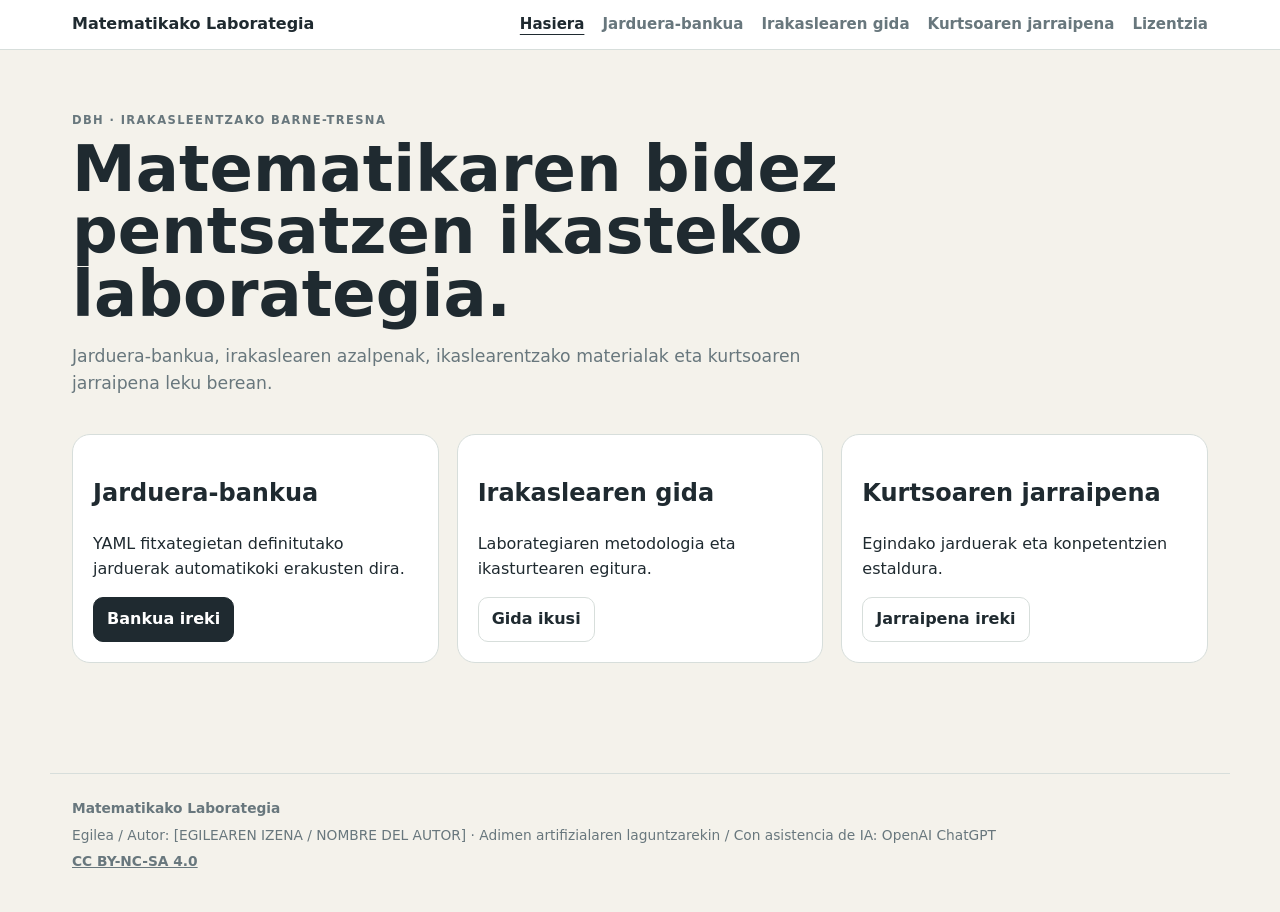
==== index.html @ a8b11861 "Proiektua bere tokira mugitzen" ====
<!doctype html><html lang="eu"><head><meta charset="utf-8"><meta name="viewport" content="width=device-width,initial-scale=1">
<title>Matematikako Laborategia</title><link rel="stylesheet" href="css/style.css"></head><body>
<div id="siteNav"></div><main>
<section class="hero"><div class="eyebrow">DBH · Irakasleentzako barne-tresna</div>
<h1>Matematikaren bidez pentsatzen ikasteko laborategia.</h1>
<p>Jarduera-bankua, irakaslearen azalpenak, ikaslearentzako materialak eta kurtsoaren jarraipena leku berean.</p></section>
<div class="grid"><div class="card span-4"><h2>Jarduera-bankua</h2><p>YAML fitxategietan definitutako jarduerak automatikoki erakusten dira.</p><a class="button" href="bankua.html">Bankua ireki</a></div>
<div class="card span-4"><h2>Irakaslearen gida</h2><p>Laborategiaren metodologia eta ikasturtearen egitura.</p><a class="button secondary" href="gida.html">Gida ikusi</a></div>
<div class="card span-4"><h2>Kurtsoaren jarraipena</h2><p>Egindako jarduerak eta konpetentzien estaldura.</p><a class="button secondary" href="jarraipena.html">Jarraipena ireki</a></div></div></main><div id="siteFooter"></div>
<script src="data/actividades.js"></script><script src="js/app.js"></script>
<script>initShell("home");</script></body></html>
---- css/style.css ----
:root{
  --bg:#f4f2eb; --panel:#fff; --ink:#1f2a30; --muted:#68777d; --line:#d7dedb;
  --accent:#425f57; --accent-soft:#dde7e3; --warm:#eee2ca; --bad:#ecd6d2; --max:1180px;
}
*{box-sizing:border-box}
body{margin:0;font-family:Inter,ui-sans-serif,system-ui,-apple-system,"Segoe UI",sans-serif;background:var(--bg);color:var(--ink);line-height:1.55}
a{color:inherit}.topbar{position:sticky;top:0;z-index:10;background:rgba(255,255,255,.96);backdrop-filter:blur(10px);border-bottom:1px solid var(--line)}
.nav{max-width:var(--max);margin:auto;padding:12px 22px;display:flex;align-items:center;gap:18px;flex-wrap:wrap}
.brand{font-weight:800;margin-right:auto;text-decoration:none}.nav a:not(.brand){text-decoration:none;color:var(--muted);font-weight:650;font-size:.94rem}
main{max-width:var(--max);margin:0 auto;padding:34px 22px 70px}.eyebrow{text-transform:uppercase;letter-spacing:.12em;font-size:.72rem;font-weight:800;color:var(--muted)}
.hero{padding:28px 0 20px}.hero h1{font-size:clamp(2.2rem,5vw,4.6rem);line-height:.98;margin:8px 0 16px;max-width:900px}.hero p{max-width:760px;font-size:1.08rem;color:var(--muted)}
.grid{display:grid;grid-template-columns:repeat(12,1fr);gap:18px}.card{background:var(--panel);border:1px solid var(--line);border-radius:18px;padding:20px}
.span-4{grid-column:span 4}.span-8{grid-column:span 8}.span-12{grid-column:span 12}
@media(max-width:800px){.span-4,.span-8{grid-column:span 12}}
.pills{display:flex;gap:8px;flex-wrap:wrap}.pill{border:1px solid var(--line);border-radius:999px;padding:5px 10px;font-size:.78rem;font-weight:700;background:#fff}.pill.type{background:var(--accent-soft)}
.filters{display:flex;gap:10px;flex-wrap:wrap;margin:20px 0}.filters button{border:1px solid var(--line);background:white;border-radius:999px;padding:8px 13px;cursor:pointer;font-weight:700}.filters button.active{background:var(--ink);color:white}
.activity-card h3{font-size:1.25rem;margin:10px 0 6px}.activity-card p{color:var(--muted)}
.button{display:inline-flex;align-items:center;justify-content:center;text-decoration:none;border:1px solid var(--ink);border-radius:10px;padding:9px 13px;font-weight:750;background:var(--ink);color:white;cursor:pointer}.button.secondary{background:white;color:var(--ink);border-color:var(--line)}
.page-head{display:flex;gap:16px;align-items:end;justify-content:space-between;flex-wrap:wrap;padding:12px 0 24px}.page-head h1{font-size:clamp(2rem,4vw,3.4rem);margin:4px 0 0}
.tabs{display:flex;gap:8px;flex-wrap:wrap;border-bottom:1px solid var(--line);padding-bottom:10px;margin-bottom:22px}.tabs button{border:0;background:transparent;padding:8px 11px;border-radius:8px;font-weight:750;color:var(--muted);cursor:pointer}.tabs button.active{background:var(--accent-soft);color:var(--ink)}
.tabpane{display:none}.tabpane.active{display:block}.section{margin:28px 0}
table{width:100%;border-collapse:collapse;background:white}th,td{padding:10px;border-bottom:1px solid var(--line);text-align:left;vertical-align:top}th{background:#eef2f0;font-size:.88rem}
.callout{background:var(--warm);border-radius:14px;padding:16px}.figure{background:white;border:1px solid var(--line);border-radius:16px;padding:16px;text-align:center}.figure img{max-width:520px;width:100%;height:auto}
.print-sheet{background:white;border:1px solid #cfd3d1;border-radius:4px;padding:28px;max-width:760px;margin:auto;color:#1d2326}.print-sheet .line{height:54px;border-bottom:1px solid #aeb6b3;margin-bottom:18px}
.metrics{display:grid;grid-template-columns:repeat(4,1fr);gap:10px;margin:20px 0}.metric{background:#fff;border:1px solid var(--line);border-radius:14px;padding:14px}.metric small{display:block;color:var(--muted);font-weight:700}.metric strong{font-size:1.6rem}
@media(max-width:700px){.metrics{grid-template-columns:1fr 1fr}}
.matrix-wrap{overflow:auto;border:1px solid var(--line);border-radius:14px}.matrix th:first-child,.matrix td:first-child{position:sticky;left:0;background:#fff;z-index:1;min-width:210px}.matrix th:first-child{background:#eef2f0}
.dot{display:inline-flex;gap:2px}.dot i{width:10px;height:10px;border-radius:50%;background:var(--accent);display:inline-block}.none{color:#b7c0bd}
.status{display:inline-block;border-radius:999px;padding:4px 8px;font-size:.78rem;font-weight:800}.ok{background:var(--accent-soft)}.mid{background:var(--warm)}.low{background:var(--bad)}
.note{background:#f1eee5;border-radius:12px;padding:12px;color:#5c625f}
.followup textarea,.followup input,.followup select{width:100%;font:inherit;border:1px solid var(--line);border-radius:10px;padding:10px;background:white}.followup textarea{min-height:100px}.followup label{display:block;font-weight:700;margin:14px 0 6px}
footer{max-width:var(--max);margin:auto;padding:25px 22px 45px;color:var(--muted);font-size:.86rem}
@media print{.topbar,.tabs,.no-print,footer{display:none!important}body{background:#fff}main{padding:0}.tabpane{display:none!important}.tabpane.student{display:block!important}.print-sheet{border:0;padding:0;max-width:none}}

.teacher-sheet{background:white;border:1px solid #cfd3d1;border-radius:10px;padding:24px;max-width:900px;margin:auto}
.teacher-sheet h2{margin-top:1.5rem}
.teacher-sheet h2:first-child{margin-top:0}
.teacher-sheet ul{padding-left:1.2rem}
.print-actions{display:flex;justify-content:flex-end;gap:10px;flex-wrap:wrap;margin-bottom:14px}
@media print{
  body.print-teacher .topbar, body.print-teacher .tabs, body.print-teacher .no-print, body.print-teacher footer{display:none!important}
  body.print-teacher main{padding:0}
  body.print-teacher .tabpane{display:none!important}
  body.print-teacher .tabpane.teacher{display:block!important}
  body.print-teacher .teacher-sheet{border:0;padding:0;max-width:none}
  body.print-student .topbar, body.print-student .tabs, body.print-student .no-print, body.print-student footer{display:none!important}
  body.print-student main{padding:0}
  body.print-student .tabpane{display:none!important}
  body.print-student .tabpane.student{display:block!important}
  body.print-student .print-sheet{border:0;padding:0;max-width:none}
}

.editorial{max-width:880px;margin:0 auto}.editorial p{font-size:1.04rem}.editorial .lead{font-size:1.18rem;color:#405057}.editorial h2{font-size:1.55rem;margin-top:34px}.editorial h3{font-size:1.15rem;margin-top:24px}.example{background:white;border:1px solid var(--line);border-radius:16px;padding:18px;margin:18px 0}.callout.idea{background:var(--accent-soft)}.callout.quote{background:white;border:1px solid var(--line);font-size:1.03rem}.math{font-family:ui-monospace,SFMono-Regular,Menlo,monospace;background:#f3f5f4;border-radius:8px;padding:2px 6px}


/* v0.6 stable additions */
.stable-banner{background:#e8eee9;border:1px solid var(--line);border-radius:14px;padding:12px 14px;margin:0 0 18px}
.bridge-frame{position:absolute;width:1px;height:1px;left:-10000px;top:-10000px;border:0}
.save-state{display:inline-block;margin-left:10px;color:var(--muted);font-weight:700}
.backup-row{display:flex;gap:10px;flex-wrap:wrap;align-items:center}
@media print{
  body.print-teacher .topbar,body.print-teacher .tabs,body.print-teacher .no-print,body.print-teacher footer{display:none!important}
  body.print-teacher main{padding:0}
  body.print-teacher .tabpane{display:none!important}
  body.print-teacher .tabpane.teacher{display:block!important}
  body.print-teacher .teacher-sheet{border:0;padding:0;max-width:none}
  body.print-student .topbar,body.print-student .tabs,body.print-student .no-print,body.print-student footer{display:none!important}
  body.print-student main{padding:0}
  body.print-student .tabpane{display:none!important}
  body.print-student .tabpane.student{display:block!important}
  body.print-student .print-sheet{border:0;padding:0;max-width:none}
}

.site-footer{max-width:1180px;margin:40px auto 0;padding:24px 22px 40px;border-top:1px solid var(--line);color:var(--muted);font-size:.86rem;display:grid;gap:5px}
.site-footer a{font-weight:750}
.nav a.active{color:var(--ink);text-decoration:underline;text-underline-offset:5px}
.activity-list{display:grid;grid-template-columns:repeat(3,1fr);gap:18px}
@media(max-width:900px){.activity-list{grid-template-columns:1fr 1fr}}@media(max-width:620px){.activity-list{grid-template-columns:1fr}}
.mini{border:1px solid var(--line);background:white;border-radius:8px;padding:5px 8px;cursor:pointer}
.save-state{margin-left:12px;color:var(--muted);font-weight:700}
@media print{
 body.print-teacher .topbar,body.print-teacher .tabs,body.print-teacher .no-print,body.print-teacher .site-footer{display:none!important}
 body.print-teacher main{padding:0}
 body.print-teacher .tabpane{display:none!important}
 body.print-teacher #teacher{display:block!important}
 body.print-student .topbar,body.print-student .tabs,body.print-student .no-print,body.print-student .site-footer{display:none!important}
 body.print-student main{padding:0}
 body.print-student .tabpane{display:none!important}
 body.print-student #student{display:block!important}
}
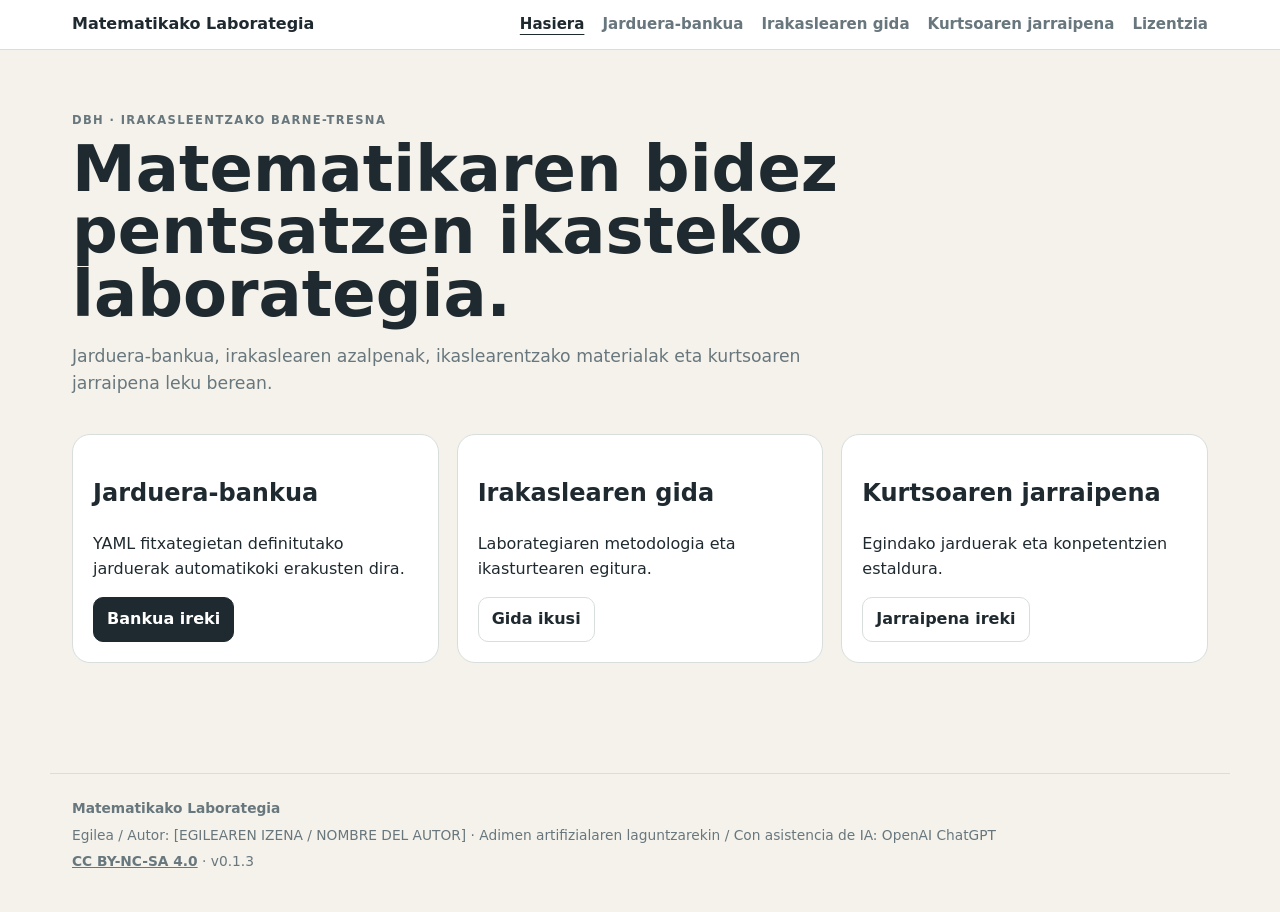
==== commit 290a88e7: "Fitxan formatuak hobetu" ====
--- a/index.html
+++ b/index.html
@@ -1,5 +1,5 @@
 <!doctype html><html lang="eu"><head><meta charset="utf-8"><meta name="viewport" content="width=device-width,initial-scale=1">
-<title>Matematikako Laborategia</title><link rel="stylesheet" href="css/style.css"></head><body>
+<title>Matematikako Laborategia</title><link rel="stylesheet" href="css/style.css?v=0.1.3"></head><body>
 <div id="siteNav"></div><main>
 <section class="hero"><div class="eyebrow">DBH · Irakasleentzako barne-tresna</div>
 <h1>Matematikaren bidez pentsatzen ikasteko laborategia.</h1>
@@ -7,5 +7,5 @@
 <div class="grid"><div class="card span-4"><h2>Jarduera-bankua</h2><p>YAML fitxategietan definitutako jarduerak automatikoki erakusten dira.</p><a class="button" href="bankua.html">Bankua ireki</a></div>
 <div class="card span-4"><h2>Irakaslearen gida</h2><p>Laborategiaren metodologia eta ikasturtearen egitura.</p><a class="button secondary" href="gida.html">Gida ikusi</a></div>
 <div class="card span-4"><h2>Kurtsoaren jarraipena</h2><p>Egindako jarduerak eta konpetentzien estaldura.</p><a class="button secondary" href="jarraipena.html">Jarraipena ireki</a></div></div></main><div id="siteFooter"></div>
-<script src="data/actividades.js"></script><script src="js/app.js"></script>
+<script src="data/actividades.js?v=0.1.3"></script><script src="js/app.js?v=0.1.3"></script>
 <script>initShell("home");</script></body></html>
--- a/css/style.css
+++ b/css/style.css
@@ -89,3 +89,12 @@
  body.print-student .tabpane{display:none!important}
  body.print-student #student{display:block!important}
 }
+
+.solution-figure{max-width:620px;margin:18px auto}.solution-figure img,.figure img{max-width:100%;height:auto;display:block;margin:auto}
+
+.summary-table-wrap{overflow-x:auto}
+.summary-table{width:100%;border-collapse:collapse;background:var(--card,#fff)}
+.summary-table th,.summary-table td{padding:12px 14px;border-bottom:1px solid rgba(0,0,0,.09);vertical-align:top;text-align:left}
+.summary-table th{white-space:nowrap;font-weight:700;width:1%}
+.summary-table td{min-width:150px}
+@media(max-width:720px){.summary-table th,.summary-table td{padding:9px 10px}.summary-table{font-size:.94rem}}
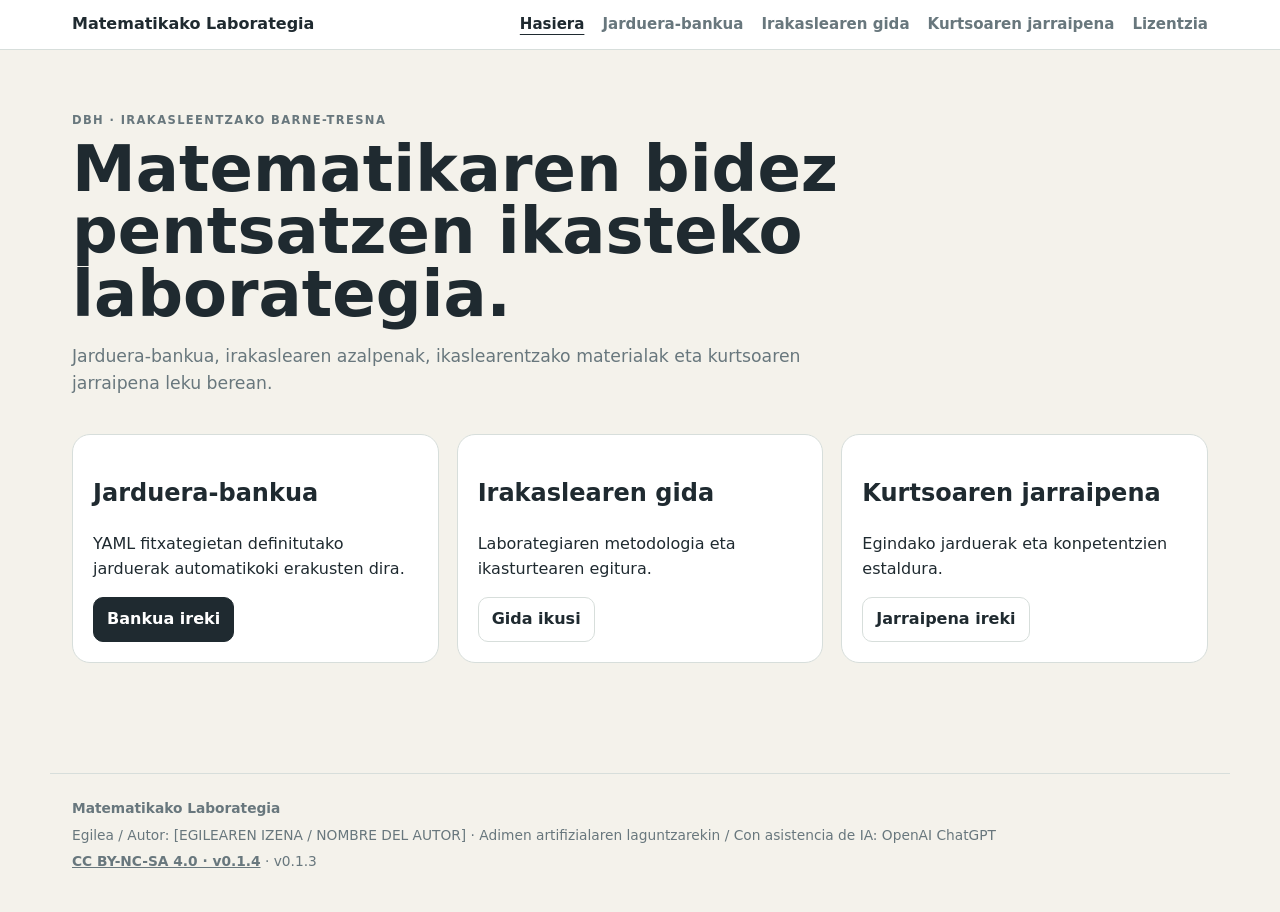
==== commit 8338c9b3: "5 jarduera berri gehituta, lehen bertsioan. Lizentzia eta bestelakoak konponduta" ====
--- a/index.html
+++ b/index.html
@@ -1,5 +1,5 @@
 <!doctype html><html lang="eu"><head><meta charset="utf-8"><meta name="viewport" content="width=device-width,initial-scale=1">
-<title>Matematikako Laborategia</title><link rel="stylesheet" href="css/style.css?v=0.1.3"></head><body>
+<title>Matematikako Laborategia</title><link rel="stylesheet" href="css/style.css"></head><body>
 <div id="siteNav"></div><main>
 <section class="hero"><div class="eyebrow">DBH · Irakasleentzako barne-tresna</div>
 <h1>Matematikaren bidez pentsatzen ikasteko laborategia.</h1>
@@ -7,5 +7,5 @@
 <div class="grid"><div class="card span-4"><h2>Jarduera-bankua</h2><p>YAML fitxategietan definitutako jarduerak automatikoki erakusten dira.</p><a class="button" href="bankua.html">Bankua ireki</a></div>
 <div class="card span-4"><h2>Irakaslearen gida</h2><p>Laborategiaren metodologia eta ikasturtearen egitura.</p><a class="button secondary" href="gida.html">Gida ikusi</a></div>
 <div class="card span-4"><h2>Kurtsoaren jarraipena</h2><p>Egindako jarduerak eta konpetentzien estaldura.</p><a class="button secondary" href="jarraipena.html">Jarraipena ireki</a></div></div></main><div id="siteFooter"></div>
-<script src="data/actividades.js?v=0.1.3"></script><script src="js/app.js?v=0.1.3"></script>
+<script src="data/actividades.js"></script><script src="js/app.js"></script>
 <script>initShell("home");</script></body></html>
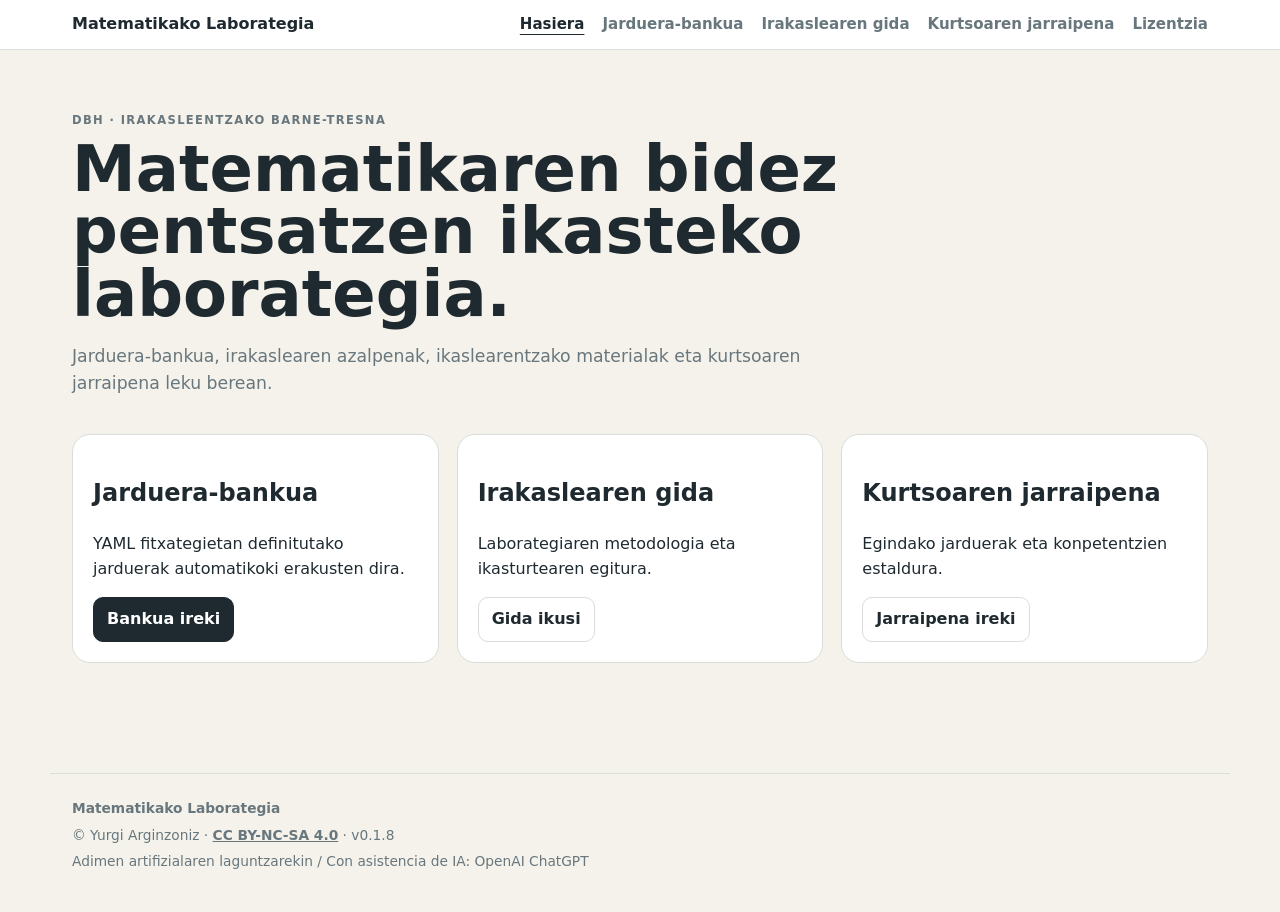
==== commit 66279601: "Jardueren bertsioak sartu eta konponketa batzuk" ====
--- a/index.html
+++ b/index.html
@@ -7,5 +7,5 @@
 <div class="grid"><div class="card span-4"><h2>Jarduera-bankua</h2><p>YAML fitxategietan definitutako jarduerak automatikoki erakusten dira.</p><a class="button" href="bankua.html">Bankua ireki</a></div>
 <div class="card span-4"><h2>Irakaslearen gida</h2><p>Laborategiaren metodologia eta ikasturtearen egitura.</p><a class="button secondary" href="gida.html">Gida ikusi</a></div>
 <div class="card span-4"><h2>Kurtsoaren jarraipena</h2><p>Egindako jarduerak eta konpetentzien estaldura.</p><a class="button secondary" href="jarraipena.html">Jarraipena ireki</a></div></div></main><div id="siteFooter"></div>
-<script src="data/actividades.js"></script><script src="js/app.js"></script>
+<script src="data/actividades.js"></script><script src="data/site-config.js"></script><script src="js/app.js"></script>
 <script>initShell("home");</script></body></html>
--- a/css/style.css
+++ b/css/style.css
@@ -98,3 +98,8 @@
 .summary-table th{white-space:nowrap;font-weight:700;width:1%}
 .summary-table td{min-width:150px}
 @media(max-width:720px){.summary-table th,.summary-table td{padding:9px 10px}.summary-table{font-size:.94rem}}
+
+.activity-back{margin:0 0 14px}
+.activity-back a{font-weight:750;text-decoration:none}
+.activity-back a:hover{text-decoration:underline}
+.text-diagram{white-space:pre-wrap;font:inherit;line-height:1.7;margin:0}
